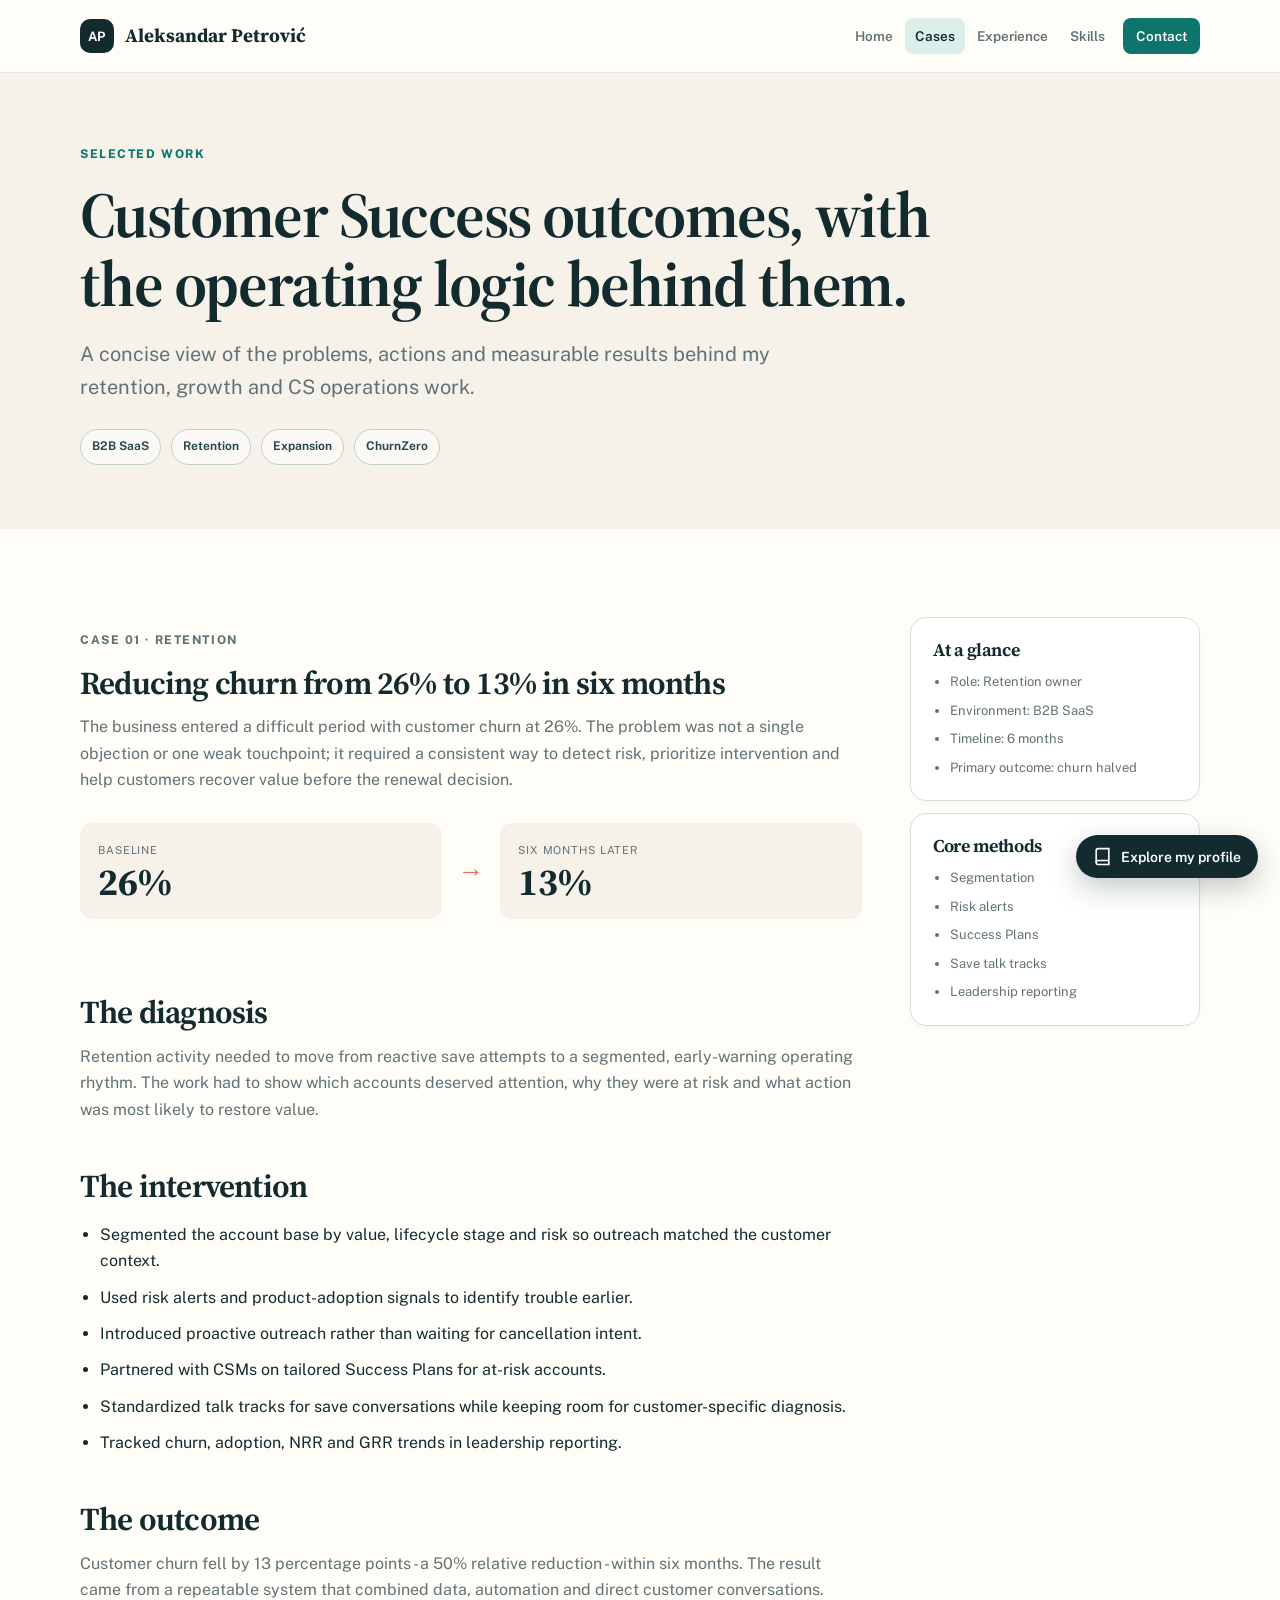
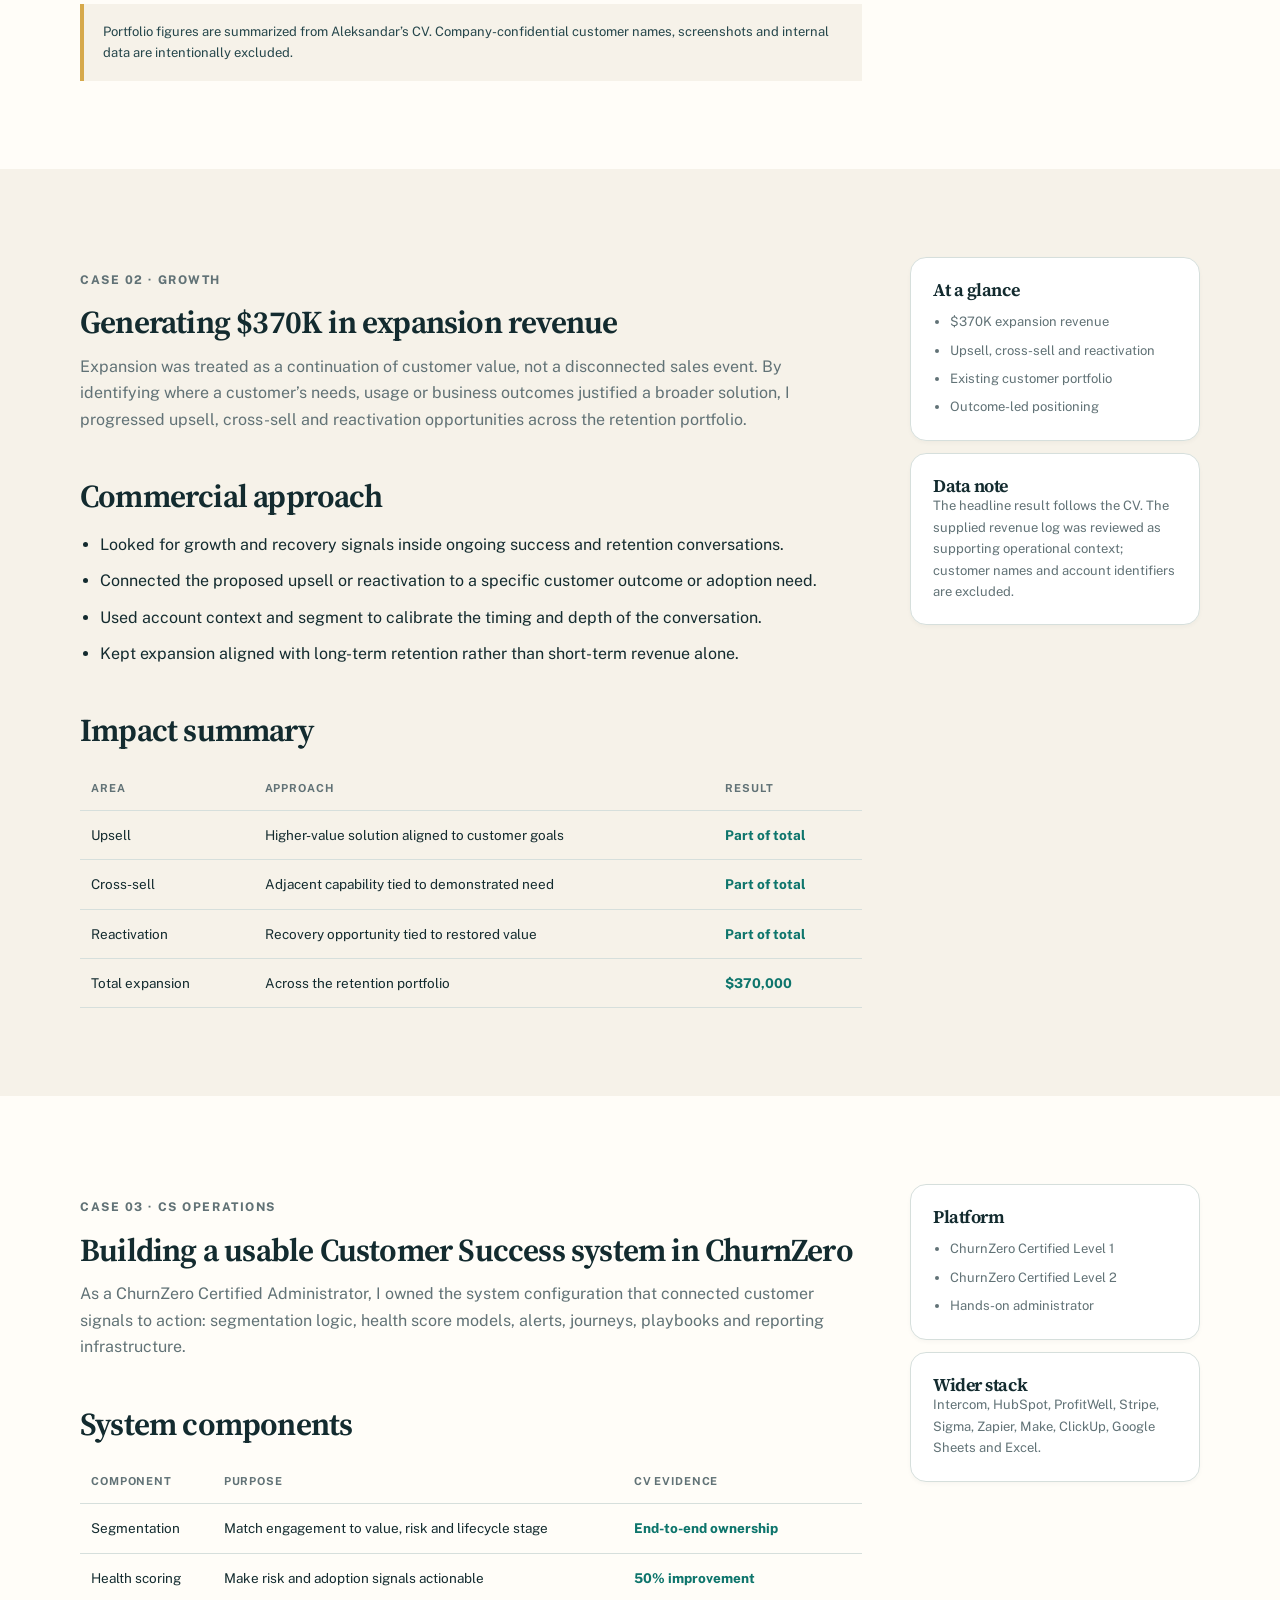
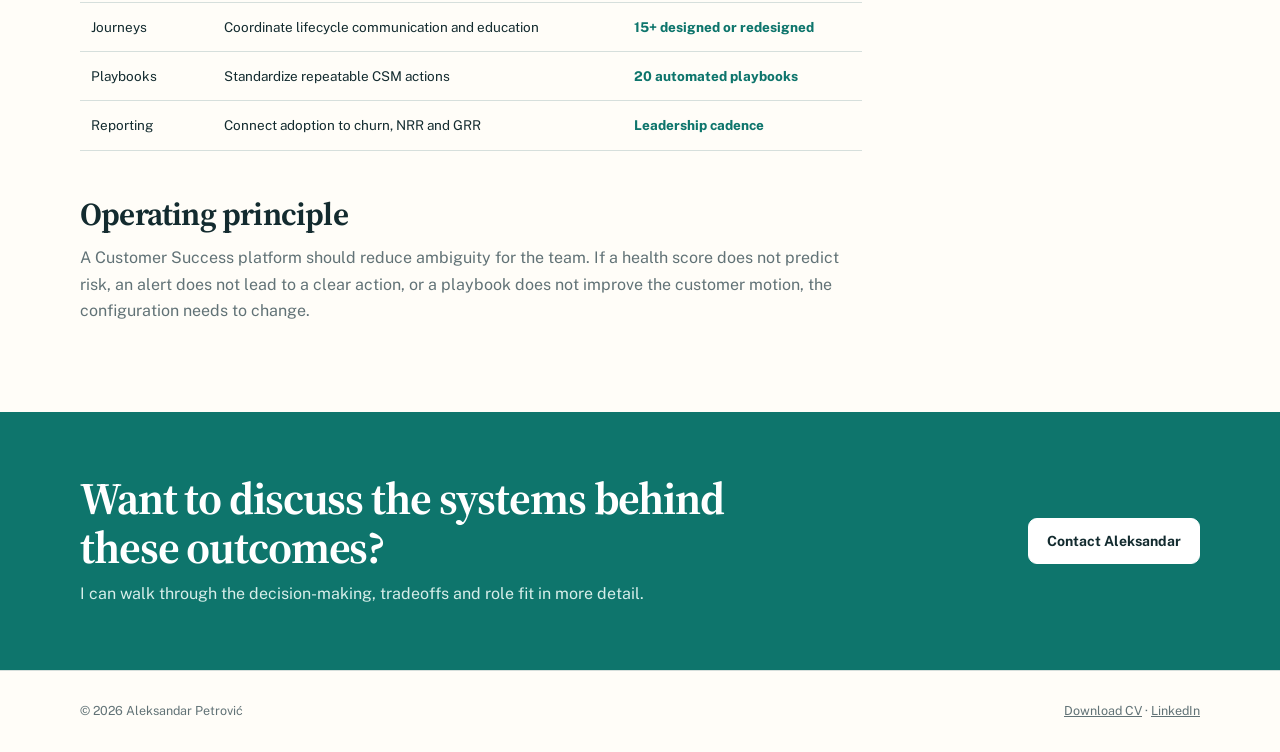
==== case-studies.html @ 530ee9dc "Add files via upload" ====
<!DOCTYPE html>
<html lang="en">
<head>
  <meta charset="utf-8">
  <meta name="viewport" content="width=device-width, initial-scale=1">
  <title>Customer Success Case Studies | Aleksandar Petrović</title>
  <meta name="description" content="Customer Success case studies covering churn reduction, expansion revenue and ChurnZero operations.">
  <meta name="theme-color" content="#132b2f">
  <link rel="canonical" href="https://csmaleksandarpetrovic.github.io/case-studies.html">
  <meta property="og:title" content="Customer Success Case Studies | Aleksandar Petrović">
  <meta property="og:description" content="How churn was reduced from 26% to 13%, expansion reached $370K, and CS operations were scaled in ChurnZero.">
  <meta property="og:type" content="website">
  <meta property="og:url" content="https://csmaleksandarpetrovic.github.io/case-studies.html">
  <meta property="og:image" content="https://csmaleksandarpetrovic.github.io/portrait.jpg">
  <link rel="preconnect" href="https://fonts.googleapis.com">
  <link rel="preconnect" href="https://fonts.gstatic.com" crossorigin>
  <link href="https://fonts.googleapis.com/css2?family=Public+Sans:wght@400;500;600;700&family=Source+Serif+4:opsz,wght@8..60,600;8..60,700&display=swap" rel="stylesheet">
  <link rel="stylesheet" href="styles.css">
</head>
<body>
  <a class="skip-link" href="#main">Skip to content</a>
  <nav class="site-nav" aria-label="Primary navigation">
    <div class="wrap">
      <a class="brand" href="index.html"><span class="brand-mark">AP</span>Aleksandar Petrović</a>
      <div class="navlinks">
        <a href="index.html">Home</a>
        <a href="case-studies.html" aria-current="page">Cases</a>
        <a href="experience.html">Experience</a>
        <a href="skills.html">Skills</a>
        <a class="nav-cta" href="contact.html">Contact</a>
      </div>
    </div>
  </nav>

  <main id="main">
    <header class="page-head">
      <div class="wrap">
        <p class="eyebrow">Selected work</p>
        <h1>Customer Success outcomes, with the operating logic behind them.</h1>
        <p class="lede">A concise view of the problems, actions and measurable results behind my retention, growth and CS operations work.</p>
        <div class="meta-row"><span class="meta-pill">B2B SaaS</span><span class="meta-pill">Retention</span><span class="meta-pill">Expansion</span><span class="meta-pill">ChurnZero</span></div>
      </div>
    </header>

    <section class="section" id="retention">
      <div class="wrap case-layout">
        <div class="case-main">
          <article class="case-block">
            <p class="eyebrow">Case 01 · Retention</p>
            <h2>Reducing churn from 26% to 13% in six months</h2>
            <p>The business entered a difficult period with customer churn at 26%. The problem was not a single objection or one weak touchpoint; it required a consistent way to detect risk, prioritize intervention and help customers recover value before the renewal decision.</p>
            <div class="before-after" role="img" aria-label="Churn reduced from 26 percent to 13 percent">
              <div class="outcome-box"><span>Baseline</span><strong>26%</strong></div>
              <span class="arrow" aria-hidden="true">→</span>
              <div class="outcome-box"><span>Six months later</span><strong>13%</strong></div>
            </div>
          </article>

          <article class="case-block">
            <h2>The diagnosis</h2>
            <p>Retention activity needed to move from reactive save attempts to a segmented, early-warning operating rhythm. The work had to show which accounts deserved attention, why they were at risk and what action was most likely to restore value.</p>
          </article>

          <article class="case-block">
            <h2>The intervention</h2>
            <ul>
              <li>Segmented the account base by value, lifecycle stage and risk so outreach matched the customer context.</li>
              <li>Used risk alerts and product-adoption signals to identify trouble earlier.</li>
              <li>Introduced proactive outreach rather than waiting for cancellation intent.</li>
              <li>Partnered with CSMs on tailored Success Plans for at-risk accounts.</li>
              <li>Standardized talk tracks for save conversations while keeping room for customer-specific diagnosis.</li>
              <li>Tracked churn, adoption, NRR and GRR trends in leadership reporting.</li>
            </ul>
          </article>

          <article class="case-block">
            <h2>The outcome</h2>
            <p>Customer churn fell by 13 percentage points - a 50% relative reduction - within six months. The result came from a repeatable system that combined data, automation and direct customer conversations.</p>
            <div class="proof-note">Portfolio figures are summarized from Aleksandar’s CV. Company-confidential customer names, screenshots and internal data are intentionally excluded.</div>
          </article>
        </div>
        <aside class="case-sidebar" aria-label="Case study summary">
          <div class="card"><h3>At a glance</h3><ul><li>Role: Retention owner</li><li>Environment: B2B SaaS</li><li>Timeline: 6 months</li><li>Primary outcome: churn halved</li></ul></div>
          <div class="card"><h3>Core methods</h3><ul><li>Segmentation</li><li>Risk alerts</li><li>Success Plans</li><li>Save talk tracks</li><li>Leadership reporting</li></ul></div>
        </aside>
      </div>
    </section>

    <section class="section section-soft" id="growth">
      <div class="wrap case-layout">
        <div class="case-main">
          <article class="case-block">
            <p class="eyebrow">Case 02 · Growth</p>
            <h2>Generating $370K in expansion revenue</h2>
            <p>Expansion was treated as a continuation of customer value, not a disconnected sales event. By identifying where a customer’s needs, usage or business outcomes justified a broader solution, I progressed upsell, cross-sell and reactivation opportunities across the retention portfolio.</p>
          </article>
          <article class="case-block">
            <h2>Commercial approach</h2>
            <ul>
              <li>Looked for growth and recovery signals inside ongoing success and retention conversations.</li>
              <li>Connected the proposed upsell or reactivation to a specific customer outcome or adoption need.</li>
              <li>Used account context and segment to calibrate the timing and depth of the conversation.</li>
              <li>Kept expansion aligned with long-term retention rather than short-term revenue alone.</li>
            </ul>
          </article>
          <article class="case-block">
            <h2>Impact summary</h2>
            <table class="impact-table">
              <thead><tr><th scope="col">Area</th><th scope="col">Approach</th><th scope="col">Result</th></tr></thead>
              <tbody>
                <tr><td>Upsell</td><td>Higher-value solution aligned to customer goals</td><td>Part of total</td></tr>
                <tr><td>Cross-sell</td><td>Adjacent capability tied to demonstrated need</td><td>Part of total</td></tr>
                <tr><td>Reactivation</td><td>Recovery opportunity tied to restored value</td><td>Part of total</td></tr>
                <tr><td>Total expansion</td><td>Across the retention portfolio</td><td>$370,000</td></tr>
              </tbody>
            </table>
          </article>
        </div>
        <aside class="case-sidebar" aria-label="Growth case summary">
          <div class="card"><h3>At a glance</h3><ul><li>$370K expansion revenue</li><li>Upsell, cross-sell and reactivation</li><li>Existing customer portfolio</li><li>Outcome-led positioning</li></ul></div>
          <div class="card"><h3>Data note</h3><p>The headline result follows the CV. The supplied revenue log was reviewed as supporting operational context; customer names and account identifiers are excluded.</p></div>
        </aside>
      </div>
    </section>

    <section class="section" id="operations">
      <div class="wrap case-layout">
        <div class="case-main">
          <article class="case-block">
            <p class="eyebrow">Case 03 · CS Operations</p>
            <h2>Building a usable Customer Success system in ChurnZero</h2>
            <p>As a ChurnZero Certified Administrator, I owned the system configuration that connected customer signals to action: segmentation logic, health score models, alerts, journeys, playbooks and reporting infrastructure.</p>
          </article>
          <article class="case-block">
            <h2>System components</h2>
            <table class="impact-table">
              <thead><tr><th scope="col">Component</th><th scope="col">Purpose</th><th scope="col">CV evidence</th></tr></thead>
              <tbody>
                <tr><td>Segmentation</td><td>Match engagement to value, risk and lifecycle stage</td><td>End-to-end ownership</td></tr>
                <tr><td>Health scoring</td><td>Make risk and adoption signals actionable</td><td>50% improvement</td></tr>
                <tr><td>Journeys</td><td>Coordinate lifecycle communication and education</td><td>15+ designed or redesigned</td></tr>
                <tr><td>Playbooks</td><td>Standardize repeatable CSM actions</td><td>20 automated playbooks</td></tr>
                <tr><td>Reporting</td><td>Connect adoption to churn, NRR and GRR</td><td>Leadership cadence</td></tr>
              </tbody>
            </table>
          </article>
          <article class="case-block">
            <h2>Operating principle</h2>
            <p>A Customer Success platform should reduce ambiguity for the team. If a health score does not predict risk, an alert does not lead to a clear action, or a playbook does not improve the customer motion, the configuration needs to change.</p>
          </article>
        </div>
        <aside class="case-sidebar" aria-label="CS Operations case summary">
          <div class="card"><h3>Platform</h3><ul><li>ChurnZero Certified Level 1</li><li>ChurnZero Certified Level 2</li><li>Hands-on administrator</li></ul></div>
          <div class="card"><h3>Wider stack</h3><p>Intercom, HubSpot, ProfitWell, Stripe, Sigma, Zapier, Make, ClickUp, Google Sheets and Excel.</p></div>
        </aside>
      </div>
    </section>

    <section class="cta-band" aria-labelledby="cta-title">
      <div class="wrap cta-inner"><div><h2 id="cta-title">Want to discuss the systems behind these outcomes?</h2><p>I can walk through the decision-making, tradeoffs and role fit in more detail.</p></div><a class="btn light" href="contact.html">Contact Aleksandar</a></div>
    </section>
  </main>

  <footer class="site-footer"><div class="wrap"><span>© 2026 Aleksandar Petrović</span><span><a href="Aleksandar-Petrovic-CV.pdf" download>Download CV</a> · <a href="https://www.linkedin.com/in/aleksandar-petrovic-061552295/" target="_blank" rel="noopener">LinkedIn</a></span></div></footer>
  <script src="chatbot.js" defer></script>
</body>
</html>
---- styles.css ----
:root {
  --ink: #132b2f;
  --ink-soft: #25464b;
  --cream: #f6f2e9;
  --paper: #fffdf8;
  --white: #ffffff;
  --teal: #0e756c;
  --teal-dark: #095a54;
  --teal-pale: #dceee9;
  --coral: #e86f51;
  --gold: #d6a94b;
  --muted: #617276;
  --line: #d6dfdc;
  --shadow: 0 18px 55px rgba(19, 43, 47, 0.11);
  --max: 1120px;
  --serif: "Source Serif 4", Georgia, serif;
  --sans: "Public Sans", -apple-system, BlinkMacSystemFont, "Segoe UI", sans-serif;
}

* { box-sizing: border-box; }
html { scroll-behavior: smooth; }
body {
  margin: 0;
  color: var(--ink);
  background: var(--paper);
  font: 16px/1.65 var(--sans);
  -webkit-font-smoothing: antialiased;
}
img { max-width: 100%; }
a { color: var(--teal); }
a:hover { color: var(--teal-dark); }
h1, h2, h3, h4 {
  margin: 0;
  color: var(--ink);
  font-family: var(--serif);
  font-weight: 650;
  line-height: 1.08;
  letter-spacing: -0.025em;
}
p { margin: 0; }
ul { margin: 0; }
.wrap { width: min(var(--max), calc(100% - 44px)); margin-inline: auto; }
.narrow { max-width: 780px; }
.skip-link {
  position: fixed; left: 14px; top: 14px; z-index: 9999; transform: translateY(-150%);
  background: var(--ink); color: #fff; padding: 10px 14px; border-radius: 8px;
}
.skip-link:focus { transform: none; }
:focus-visible { outline: 3px solid var(--coral); outline-offset: 3px; }
::selection { background: var(--teal-pale); color: var(--ink); }

/* Navigation */
.site-nav {
  position: sticky; top: 0; z-index: 100;
  border-bottom: 1px solid rgba(19, 43, 47, 0.10);
  background: rgba(255, 253, 248, 0.92);
  backdrop-filter: blur(14px);
}
.site-nav .wrap {
  min-height: 72px; display: flex; align-items: center; justify-content: space-between; gap: 24px;
}
.brand {
  color: var(--ink); text-decoration: none; display: inline-flex; align-items: center; gap: 11px;
  font-family: var(--serif); font-size: 19px; font-weight: 700; white-space: nowrap;
}
.brand-mark {
  width: 34px; height: 34px; display: grid; place-items: center; border-radius: 10px;
  color: #fff; background: var(--ink); font: 700 13px/1 var(--sans); letter-spacing: .04em;
}
.navlinks { display: flex; align-items: center; justify-content: flex-end; gap: 2px; flex-wrap: wrap; }
.navlinks a {
  color: var(--muted); text-decoration: none; padding: 7px 10px; border-radius: 8px;
  font-size: 13.5px; font-weight: 600;
}
.navlinks a:hover, .navlinks a[aria-current="page"] { color: var(--ink); background: var(--teal-pale); }
.navlinks .nav-cta { color: #fff; background: var(--teal); margin-left: 6px; padding-inline: 13px; }
.navlinks .nav-cta:hover, .navlinks .nav-cta[aria-current="page"] { color: #fff; background: var(--teal-dark); }

/* Common */
.eyebrow {
  margin-bottom: 15px; color: var(--teal); font-size: 12px; font-weight: 750;
  letter-spacing: .13em; text-transform: uppercase;
}
.eyebrow.light { color: #8ed1c8; }
.lede { color: var(--muted); font-size: clamp(17px, 2vw, 20px); line-height: 1.65; }
.section { padding: 88px 0; }
.section-compact { padding: 64px 0; }
.section-soft { background: var(--cream); }
.section-dark { background: var(--ink); color: #eaf2f0; }
.section-head { max-width: 730px; margin-bottom: 38px; }
.section-head h2 { font-size: clamp(30px, 4vw, 46px); }
.section-head p:not(.eyebrow) { margin-top: 15px; color: var(--muted); font-size: 17px; }
.section-dark .section-head h2 { color: #fff; }
.section-dark .section-head p:not(.eyebrow) { color: #b7cbc8; }
.btn-row { display: flex; flex-wrap: wrap; gap: 11px; margin-top: 28px; }
.btn {
  display: inline-flex; align-items: center; justify-content: center; gap: 8px;
  min-height: 46px; padding: 10px 18px; border: 1px solid var(--teal); border-radius: 9px;
  color: #fff; background: var(--teal); text-decoration: none; font-size: 14px; font-weight: 700;
  transition: transform .16s ease, background .16s ease, border-color .16s ease;
}
.btn:hover { transform: translateY(-1px); color: #fff; background: var(--teal-dark); border-color: var(--teal-dark); }
.btn.secondary { color: var(--ink); background: transparent; border-color: #a8b7b4; }
.btn.secondary:hover { color: var(--ink); background: var(--teal-pale); border-color: var(--teal); }
.btn.light { color: var(--ink); background: #fff; border-color: #fff; }
.btn.light:hover { color: var(--ink); background: var(--teal-pale); }
.text-link { font-weight: 700; text-decoration-thickness: 1px; text-underline-offset: 4px; }
.card {
  background: var(--white); border: 1px solid var(--line); border-radius: 16px;
  box-shadow: 0 2px 4px rgba(19, 43, 47, .03);
}
.mini-label {
  display: inline-block; color: var(--teal); font-size: 11px; font-weight: 750;
  letter-spacing: .08em; text-transform: uppercase;
}

/* Home hero */
.hero { overflow: hidden; padding: 68px 0 74px; background: var(--cream); }
.hero-grid { display: grid; grid-template-columns: minmax(0, 1.45fr) minmax(280px, .7fr); gap: 68px; align-items: center; }
.availability {
  display: inline-flex; align-items: center; gap: 9px; margin-bottom: 22px;
  color: var(--ink-soft); font-size: 13px; font-weight: 650;
}
.availability::before { content: ""; width: 9px; height: 9px; border-radius: 50%; background: var(--coral); box-shadow: 0 0 0 5px rgba(232, 111, 81, .13); }
.hero h1 { max-width: 810px; font-size: clamp(44px, 7vw, 76px); }
.hero h1 span { color: var(--teal); }
.hero .lede { max-width: 690px; margin-top: 24px; }
.hero-proof { display: flex; flex-wrap: wrap; gap: 11px 20px; margin-top: 23px; padding: 0; list-style: none; color: var(--ink-soft); font-size: 13px; font-weight: 650; }
.hero-proof li::before { content: "✓"; margin-right: 7px; color: var(--teal); font-weight: 800; }
.portrait-frame { position: relative; width: min(100%, 350px); justify-self: end; }
.portrait-frame::before {
  content: ""; position: absolute; inset: 14px -14px -14px 14px; border: 2px solid var(--gold); border-radius: 22px;
}
.portrait-frame img {
  position: relative; display: block; width: 100%; aspect-ratio: 4/5; object-fit: cover;
  border-radius: 22px; box-shadow: var(--shadow); filter: saturate(.9);
}
.portrait-note {
  position: absolute; left: -42px; bottom: 28px; z-index: 2; width: 185px;
  padding: 14px 16px; border-radius: 12px; color: #fff; background: var(--ink); box-shadow: var(--shadow);
}
.portrait-note strong { display: block; font-family: var(--serif); font-size: 20px; line-height: 1.1; }
.portrait-note span { display: block; margin-top: 5px; color: #b7cbc8; font-size: 11px; line-height: 1.45; }

/* Metrics */
.metric-grid { display: grid; grid-template-columns: repeat(4, 1fr); gap: 14px; }
.metric { padding: 24px; }
.metric strong { display: block; color: var(--teal); font: 700 clamp(29px, 3.3vw, 40px)/1 var(--serif); letter-spacing: -.04em; }
.metric p { margin-top: 10px; color: var(--muted); font-size: 13.5px; line-height: 1.5; }
.metric small { display: block; margin-top: 11px; color: #81908e; font-size: 10px; text-transform: uppercase; letter-spacing: .08em; }

/* Case studies */
.case-grid { display: grid; grid-template-columns: 1.3fr .7fr; gap: 22px; }
.case-feature { padding: 34px; }
.case-feature h3 { margin-top: 11px; font-size: clamp(26px, 3.2vw, 38px); }
.case-feature > p { margin-top: 14px; color: var(--muted); }
.before-after { display: grid; grid-template-columns: 1fr auto 1fr; align-items: center; gap: 16px; margin: 30px 0; }
.outcome-box { padding: 18px; border-radius: 12px; background: var(--cream); }
.outcome-box span { display: block; color: var(--muted); font-size: 11px; text-transform: uppercase; letter-spacing: .08em; }
.outcome-box strong { display: block; margin-top: 4px; color: var(--ink); font: 700 38px/1 var(--serif); }
.arrow { color: var(--coral); font-size: 26px; font-weight: 800; }
.method-list { display: grid; grid-template-columns: 1fr 1fr; gap: 10px; padding: 0; list-style: none; }
.method-list li { position: relative; padding: 12px 13px 12px 34px; border-radius: 10px; background: var(--teal-pale); font-size: 13px; font-weight: 650; }
.method-list li::before { content: "✓"; position: absolute; left: 13px; color: var(--teal); }
.case-stack { display: grid; gap: 22px; }
.case-small { padding: 27px; }
.case-small h3 { margin: 10px 0 12px; font-size: 24px; }
.case-small p { color: var(--muted); font-size: 14px; }
.case-stat { margin-top: 20px; color: var(--coral); font: 700 32px/1 var(--serif); }

/* Capabilities / recruiter fit */
.cap-grid { display: grid; grid-template-columns: repeat(3, 1fr); gap: 16px; }
.cap { padding: 25px; }
.cap .cap-no { display: block; margin-bottom: 18px; color: var(--coral); font-size: 12px; font-weight: 800; }
.cap h3 { font-size: 21px; }
.cap p { margin-top: 10px; color: var(--muted); font-size: 14px; }
.fit-grid { display: grid; grid-template-columns: repeat(3, 1fr); gap: 15px; }
.fit-card { padding: 24px; border: 1px solid rgba(255,255,255,.16); border-radius: 14px; background: rgba(255,255,255,.05); }
.fit-card h3 { color: #fff; font-size: 22px; }
.fit-card p { margin-top: 11px; color: #b7cbc8; font-size: 14px; }
.fit-card .fit-level { display: block; margin-bottom: 12px; color: #8ed1c8; font-size: 11px; font-weight: 750; letter-spacing: .08em; text-transform: uppercase; }

/* Page heads */
.page-head { padding: 72px 0 64px; background: var(--cream); }
.page-head h1 { max-width: 850px; font-size: clamp(42px, 6vw, 64px); }
.page-head .lede { max-width: 730px; margin-top: 20px; }
.page-head .meta-row { display: flex; flex-wrap: wrap; gap: 10px; margin-top: 25px; }
.not-found { min-height: 75vh; display: grid; align-items: center; }
.meta-pill { padding: 7px 11px; border: 1px solid #bfd0cb; border-radius: 999px; color: var(--ink-soft); font-size: 12px; font-weight: 650; background: rgba(255,255,255,.55); }

/* Experience */
.timeline { position: relative; }
.timeline::before { content: ""; position: absolute; left: 183px; top: 10px; bottom: 10px; width: 1px; background: var(--line); }
.job { display: grid; grid-template-columns: 150px minmax(0, 1fr); gap: 66px; padding: 0 0 52px; }
.job:last-child { padding-bottom: 0; }
.job-date { position: relative; padding-top: 4px; color: var(--muted); font-size: 13px; font-weight: 650; }
.job-date::after {
  content: ""; position: absolute; right: -41px; top: 7px; width: 11px; height: 11px;
  border: 3px solid var(--paper); border-radius: 50%; background: var(--teal); box-shadow: 0 0 0 1px var(--teal);
}
.job-card { padding: 28px 30px; }
.job-card h2 { font-size: 27px; }
.job-org { margin-top: 6px; color: var(--teal); font-size: 13px; font-weight: 750; }
.job-summary { margin-top: 14px; color: var(--muted); }
.job-card ul { display: grid; gap: 8px; margin-top: 18px; padding-left: 20px; }
.job-card li { padding-left: 4px; font-size: 14.5px; }
.job-card li::marker { color: var(--coral); }
.role-progression { display: flex; flex-wrap: wrap; gap: 8px; margin-top: 18px; padding: 0; list-style: none; }
.role-progression li { padding: 6px 9px; border-radius: 7px; color: var(--ink-soft); background: var(--teal-pale); font-size: 11px; font-weight: 700; }

/* Expertise */
.expertise-grid { display: grid; grid-template-columns: repeat(2, 1fr); gap: 18px; }
.expertise-card { padding: 29px; }
.expertise-card h2 { font-size: 26px; }
.tag-list { display: flex; flex-wrap: wrap; gap: 8px; margin-top: 20px; }
.tag { padding: 7px 10px; border-radius: 7px; color: var(--ink-soft); background: var(--cream); font-size: 12px; font-weight: 650; }
.tool-grid { display: grid; grid-template-columns: repeat(3, 1fr); gap: 16px; }
.tool-group { padding: 24px; }
.tool-group h3 { font-size: 20px; }
.tool-group ul { display: grid; gap: 8px; margin-top: 16px; padding: 0; list-style: none; color: var(--muted); font-size: 14px; }
.tool-group li { padding-bottom: 8px; border-bottom: 1px solid var(--line); }
.tool-group li:last-child { padding-bottom: 0; border: 0; }
.cert-grid { display: grid; grid-template-columns: repeat(4, 1fr); gap: 14px; }
.cert { padding: 22px; }
.cert h3 { font-size: 18px; }
.cert p { margin-top: 8px; color: var(--muted); font-size: 13px; }

/* Detailed case study */
.case-layout { display: grid; grid-template-columns: minmax(0, 1fr) 290px; gap: 48px; align-items: start; }
.case-main { display: grid; gap: 46px; }
.case-block h2 { font-size: 32px; }
.case-block p { margin-top: 14px; color: var(--muted); }
.case-block ul { display: grid; gap: 10px; margin-top: 18px; padding-left: 20px; }
.case-sidebar { position: sticky; top: 100px; display: grid; gap: 12px; }
.case-sidebar .card { padding: 22px; }
.case-sidebar h3 { font-size: 18px; }
.case-sidebar p, .case-sidebar li { color: var(--muted); font-size: 13px; }
.case-sidebar ul { display: grid; gap: 7px; margin-top: 12px; padding-left: 17px; }
.proof-note { padding: 17px 19px; border-left: 4px solid var(--gold); background: var(--cream); color: var(--ink-soft); font-size: 13px; }
.impact-table { width: 100%; margin-top: 18px; border-collapse: collapse; }
.impact-table th, .impact-table td { padding: 13px 11px; border-bottom: 1px solid var(--line); text-align: left; vertical-align: top; font-size: 13.5px; }
.impact-table th { color: var(--muted); font-size: 11px; text-transform: uppercase; letter-spacing: .08em; }
.impact-table td:last-child { color: var(--teal); font-weight: 750; }

/* Contact */
.contact-grid { display: grid; grid-template-columns: 1.1fr .9fr; gap: 24px; }
.contact-primary { padding: 38px; background: var(--ink); color: #eaf2f0; border: 0; }
.contact-primary h2 { color: #fff; font-size: 38px; }
.contact-primary > p { margin-top: 14px; color: #b7cbc8; }
.contact-links { display: grid; gap: 10px; margin-top: 28px; }
.contact-link {
  display: flex; justify-content: space-between; gap: 20px; padding: 13px 0;
  border-bottom: 1px solid rgba(255,255,255,.15); color: #fff; text-decoration: none; font-size: 14px;
}
.contact-link:hover { color: #8ed1c8; }
.contact-link span:first-child { color: #8ea5a1; font-size: 12px; }
.contact-side { display: grid; gap: 16px; }
.contact-side .card { padding: 26px; }
.contact-side h3 { font-size: 22px; }
.contact-side p { margin-top: 10px; color: var(--muted); font-size: 14px; }
.check-list { display: grid; gap: 9px; margin-top: 15px; padding: 0; list-style: none; }
.check-list li { position: relative; padding-left: 24px; color: var(--muted); font-size: 13.5px; }
.check-list li::before { content: "✓"; position: absolute; left: 0; color: var(--teal); font-weight: 800; }

/* CTA and footer */
.cta-band { padding: 62px 0; background: var(--teal); }
.cta-inner { display: flex; align-items: center; justify-content: space-between; gap: 30px; }
.cta-inner h2 { max-width: 660px; color: #fff; font-size: clamp(30px, 4vw, 45px); }
.cta-inner p { margin-top: 10px; color: #d7eeea; }
.site-footer { padding: 30px 0; border-top: 1px solid var(--line); }
.site-footer .wrap { display: flex; justify-content: space-between; gap: 18px; flex-wrap: wrap; color: var(--muted); font-size: 12.5px; }
.site-footer a { color: var(--muted); }

@media (max-width: 940px) {
  .hero-grid { grid-template-columns: 1fr 260px; gap: 38px; }
  .metric-grid, .cert-grid { grid-template-columns: repeat(2, 1fr); }
  .case-grid { grid-template-columns: 1fr; }
  .case-stack { grid-template-columns: 1fr 1fr; }
  .fit-grid, .cap-grid, .tool-grid { grid-template-columns: 1fr 1fr; }
  .case-layout { grid-template-columns: 1fr; }
  .case-sidebar { position: static; grid-template-columns: 1fr 1fr; }
}

@media (max-width: 760px) {
  .wrap { width: min(100% - 30px, var(--max)); }
  .site-nav .wrap { min-height: 64px; align-items: flex-start; padding: 11px 0; flex-direction: column; gap: 8px; }
  .navlinks { width: 100%; justify-content: flex-start; overflow-x: auto; flex-wrap: nowrap; padding-bottom: 2px; }
  .navlinks a { flex: 0 0 auto; }
  .navlinks .nav-cta { margin-left: 2px; }
  .hero { padding: 44px 0 60px; }
  .hero-grid { grid-template-columns: 1fr; }
  .portrait-frame { justify-self: start; width: min(85%, 320px); margin-left: 24px; }
  .portrait-note { left: -24px; }
  .section { padding: 66px 0; }
  .page-head { padding: 54px 0; }
  .cap-grid, .fit-grid, .expertise-grid, .tool-grid, .contact-grid { grid-template-columns: 1fr; }
  .timeline::before { left: 6px; }
  .job { grid-template-columns: 1fr; gap: 11px; padding-left: 30px; }
  .job-date::after { left: -29px; right: auto; top: 7px; }
  .case-sidebar { grid-template-columns: 1fr; }
  .cta-inner { align-items: flex-start; flex-direction: column; }
}

@media (max-width: 520px) {
  .brand { font-size: 17px; }
  .brand-mark { width: 31px; height: 31px; }
  .hero h1 { font-size: 42px; }
  .metric-grid, .cert-grid, .case-stack { grid-template-columns: 1fr; }
  .metric, .case-feature, .case-small, .job-card, .expertise-card, .contact-primary { padding: 23px; }
  .before-after { grid-template-columns: 1fr; }
  .arrow { transform: rotate(90deg); justify-self: center; }
  .method-list { grid-template-columns: 1fr; }
  .portrait-note { width: 165px; }
  .contact-link { flex-direction: column; gap: 3px; }
}

@media (prefers-reduced-motion: reduce) {
  html { scroll-behavior: auto; }
  *, *::before, *::after { transition-duration: .01ms !important; animation-duration: .01ms !important; }
}
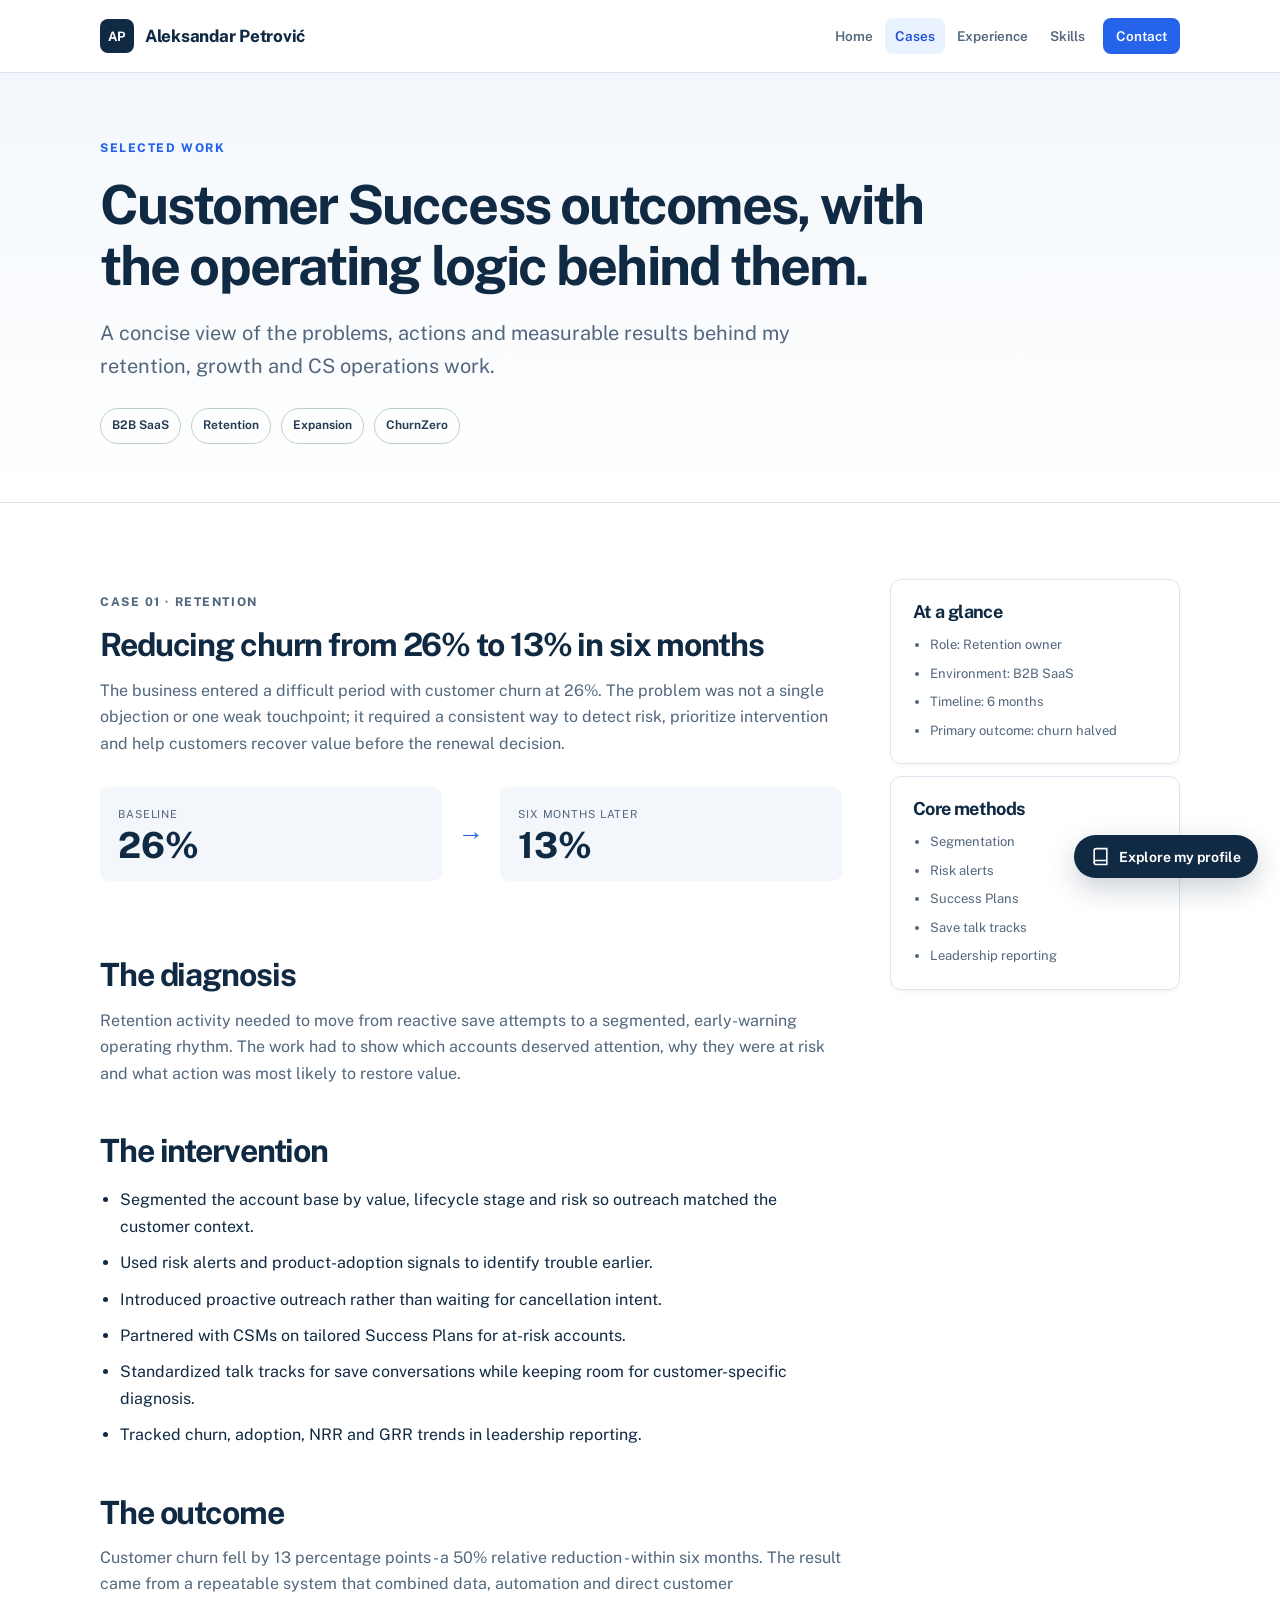
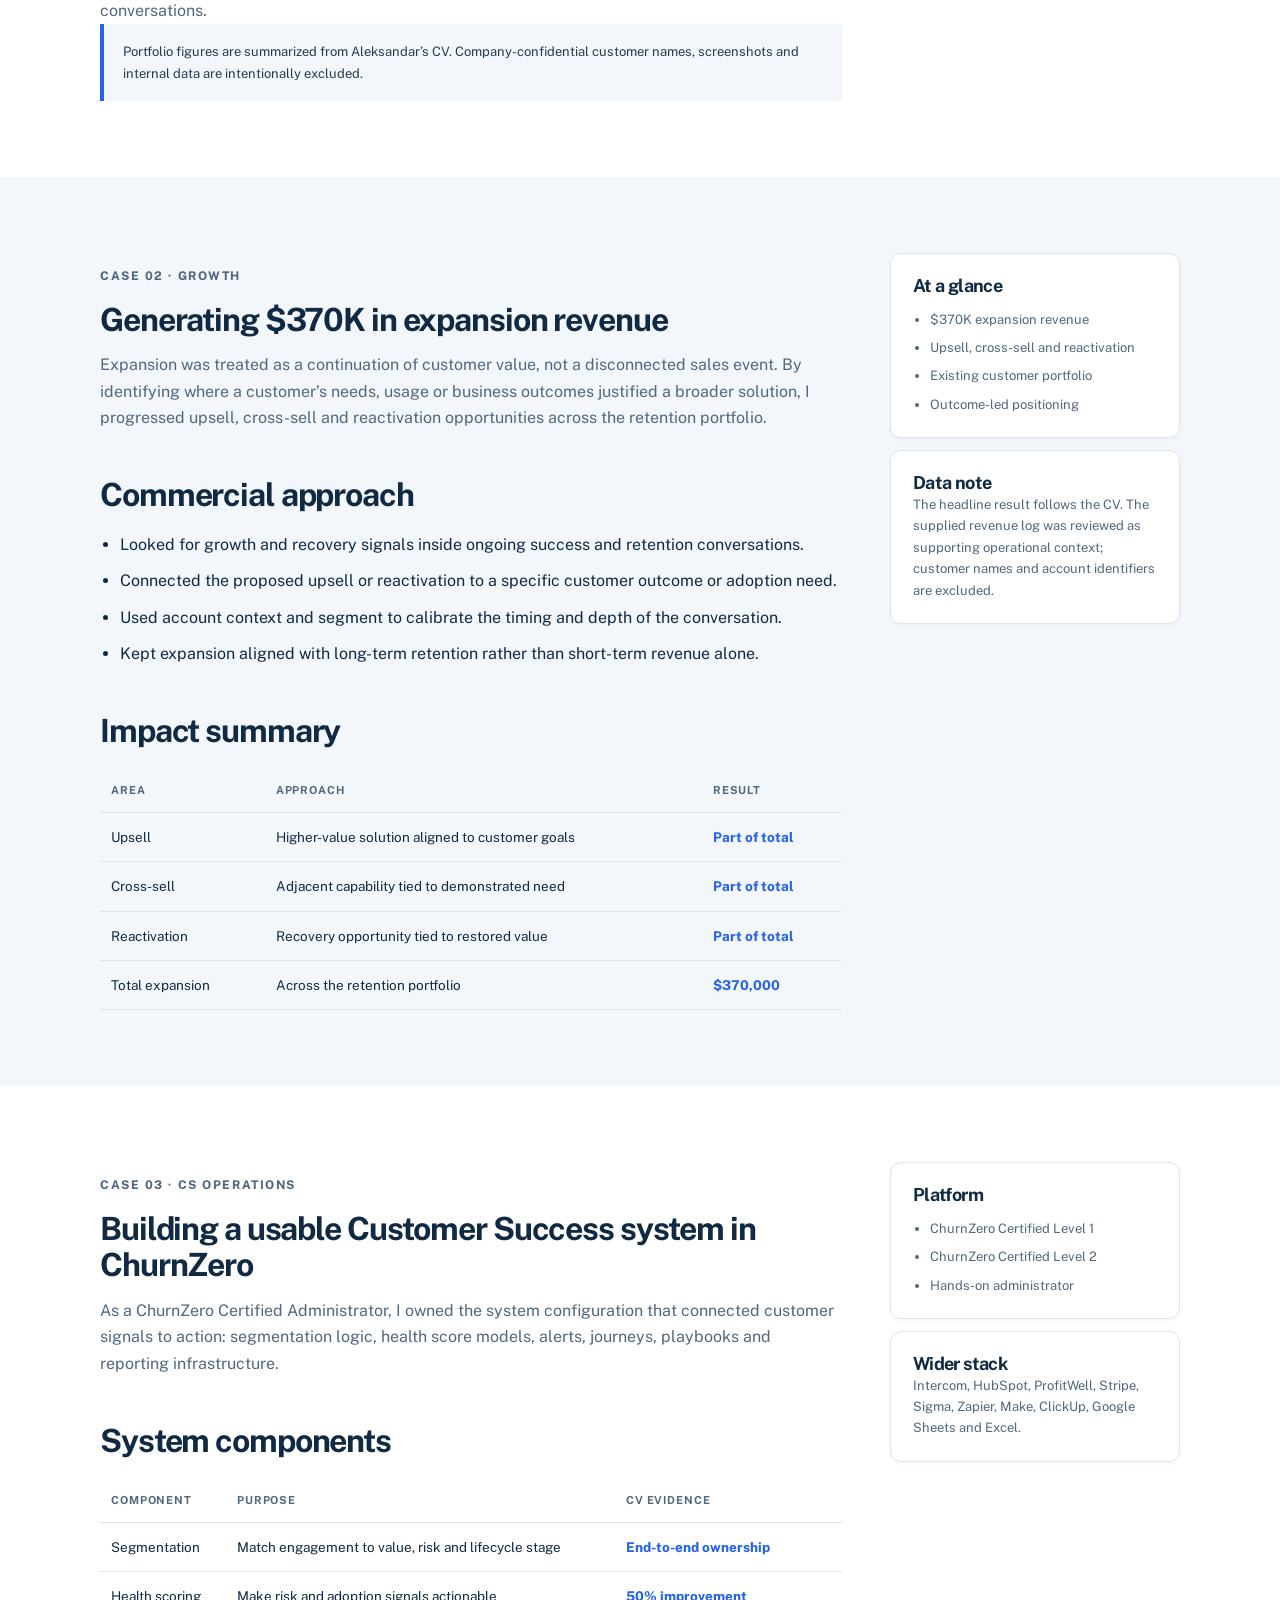
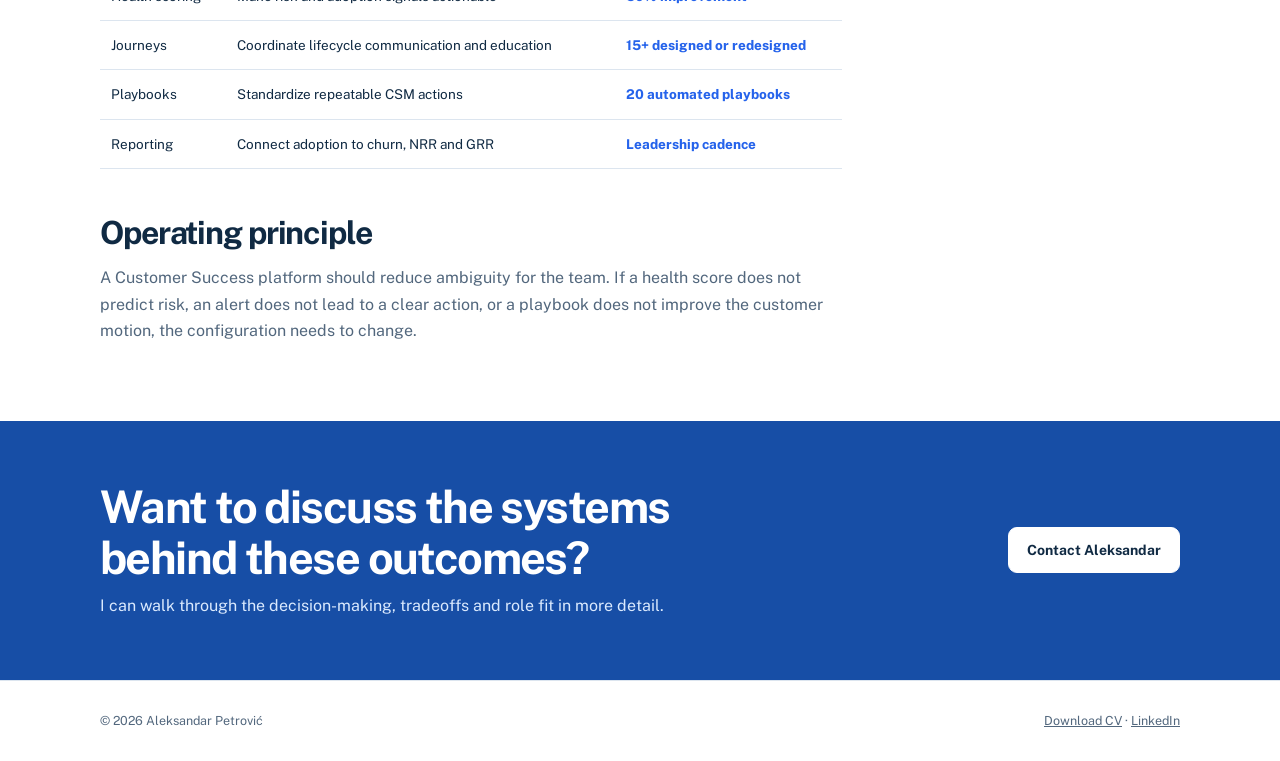
==== commit 45348906: "Add files via upload" ====
--- a/case-studies.html
+++ b/case-studies.html
@@ -5,7 +5,7 @@
   <meta name="viewport" content="width=device-width, initial-scale=1">
   <title>Customer Success Case Studies | Aleksandar Petrović</title>
   <meta name="description" content="Customer Success case studies covering churn reduction, expansion revenue and ChurnZero operations.">
-  <meta name="theme-color" content="#132b2f">
+  <meta name="theme-color" content="#102a43">
   <link rel="canonical" href="https://csmaleksandarpetrovic.github.io/case-studies.html">
   <meta property="og:title" content="Customer Success Case Studies | Aleksandar Petrović">
   <meta property="og:description" content="How churn was reduced from 26% to 13%, expansion reached $370K, and CS operations were scaled in ChurnZero.">
--- a/styles.css
+++ b/styles.css
@@ -1,19 +1,19 @@
 :root {
-  --ink: #132b2f;
-  --ink-soft: #25464b;
-  --cream: #f6f2e9;
-  --paper: #fffdf8;
+  --ink: #102a43;
+  --ink-soft: #243b53;
+  --cream: #f3f7fc;
+  --paper: #ffffff;
   --white: #ffffff;
-  --teal: #0e756c;
-  --teal-dark: #095a54;
-  --teal-pale: #dceee9;
-  --coral: #e86f51;
-  --gold: #d6a94b;
-  --muted: #617276;
-  --line: #d6dfdc;
-  --shadow: 0 18px 55px rgba(19, 43, 47, 0.11);
-  --max: 1120px;
-  --serif: "Source Serif 4", Georgia, serif;
+  --teal: #2563eb;
+  --teal-dark: #1d4ed8;
+  --teal-pale: #eaf2ff;
+  --coral: #3b82f6;
+  --gold: #8db7ea;
+  --muted: #52677d;
+  --line: #dce5ef;
+  --shadow: 0 16px 40px rgba(16, 42, 67, 0.10);
+  --max: 1080px;
+  --serif: "Public Sans", -apple-system, BlinkMacSystemFont, "Segoe UI", sans-serif;
   --sans: "Public Sans", -apple-system, BlinkMacSystemFont, "Segoe UI", sans-serif;
 }
 
@@ -33,9 +33,9 @@
   margin: 0;
   color: var(--ink);
   font-family: var(--serif);
-  font-weight: 650;
-  line-height: 1.08;
-  letter-spacing: -0.025em;
+  font-weight: 700;
+  line-height: 1.14;
+  letter-spacing: -0.035em;
 }
 p { margin: 0; }
 ul { margin: 0; }
@@ -46,25 +46,25 @@
   background: var(--ink); color: #fff; padding: 10px 14px; border-radius: 8px;
 }
 .skip-link:focus { transform: none; }
-:focus-visible { outline: 3px solid var(--coral); outline-offset: 3px; }
+:focus-visible { outline: 3px solid #60a5fa; outline-offset: 3px; }
 ::selection { background: var(--teal-pale); color: var(--ink); }
 
 /* Navigation */
 .site-nav {
   position: sticky; top: 0; z-index: 100;
-  border-bottom: 1px solid rgba(19, 43, 47, 0.10);
-  background: rgba(255, 253, 248, 0.92);
-  backdrop-filter: blur(14px);
+  border-bottom: 1px solid var(--line);
+  background: rgba(255, 255, 255, 0.95);
+  backdrop-filter: blur(10px);
 }
 .site-nav .wrap {
   min-height: 72px; display: flex; align-items: center; justify-content: space-between; gap: 24px;
 }
 .brand {
   color: var(--ink); text-decoration: none; display: inline-flex; align-items: center; gap: 11px;
-  font-family: var(--serif); font-size: 19px; font-weight: 700; white-space: nowrap;
+  font-family: var(--sans); font-size: 17px; font-weight: 750; letter-spacing: -.015em; white-space: nowrap;
 }
 .brand-mark {
-  width: 34px; height: 34px; display: grid; place-items: center; border-radius: 10px;
+  width: 34px; height: 34px; display: grid; place-items: center; border-radius: 8px;
   color: #fff; background: var(--ink); font: 700 13px/1 var(--sans); letter-spacing: .04em;
 }
 .navlinks { display: flex; align-items: center; justify-content: flex-end; gap: 2px; flex-wrap: wrap; }
@@ -72,7 +72,7 @@
   color: var(--muted); text-decoration: none; padding: 7px 10px; border-radius: 8px;
   font-size: 13.5px; font-weight: 600;
 }
-.navlinks a:hover, .navlinks a[aria-current="page"] { color: var(--ink); background: var(--teal-pale); }
+.navlinks a:hover, .navlinks a[aria-current="page"] { color: var(--teal-dark); background: var(--teal-pale); }
 .navlinks .nav-cta { color: #fff; background: var(--teal); margin-left: 6px; padding-inline: 13px; }
 .navlinks .nav-cta:hover, .navlinks .nav-cta[aria-current="page"] { color: #fff; background: var(--teal-dark); }
 
@@ -81,17 +81,17 @@
   margin-bottom: 15px; color: var(--teal); font-size: 12px; font-weight: 750;
   letter-spacing: .13em; text-transform: uppercase;
 }
-.eyebrow.light { color: #8ed1c8; }
+.eyebrow.light { color: #93c5fd; }
 .lede { color: var(--muted); font-size: clamp(17px, 2vw, 20px); line-height: 1.65; }
-.section { padding: 88px 0; }
-.section-compact { padding: 64px 0; }
+.section { padding: 76px 0; }
+.section-compact { padding: 58px 0; }
 .section-soft { background: var(--cream); }
-.section-dark { background: var(--ink); color: #eaf2f0; }
+.section-dark { background: #0b1f33; color: #e8f0f8; }
 .section-head { max-width: 730px; margin-bottom: 38px; }
-.section-head h2 { font-size: clamp(30px, 4vw, 46px); }
+.section-head h2 { font-size: clamp(28px, 3.4vw, 40px); }
 .section-head p:not(.eyebrow) { margin-top: 15px; color: var(--muted); font-size: 17px; }
 .section-dark .section-head h2 { color: #fff; }
-.section-dark .section-head p:not(.eyebrow) { color: #b7cbc8; }
+.section-dark .section-head p:not(.eyebrow) { color: #b8c7d9; }
 .btn-row { display: flex; flex-wrap: wrap; gap: 11px; margin-top: 28px; }
 .btn {
   display: inline-flex; align-items: center; justify-content: center; gap: 8px;
@@ -106,8 +106,8 @@
 .btn.light:hover { color: var(--ink); background: var(--teal-pale); }
 .text-link { font-weight: 700; text-decoration-thickness: 1px; text-underline-offset: 4px; }
 .card {
-  background: var(--white); border: 1px solid var(--line); border-radius: 16px;
-  box-shadow: 0 2px 4px rgba(19, 43, 47, .03);
+  background: var(--white); border: 1px solid var(--line); border-radius: 11px;
+  box-shadow: 0 2px 5px rgba(16, 42, 67, .035);
 }
 .mini-label {
   display: inline-block; color: var(--teal); font-size: 11px; font-weight: 750;
@@ -115,74 +115,78 @@
 }
 
 /* Home hero */
-.hero { overflow: hidden; padding: 68px 0 74px; background: var(--cream); }
-.hero-grid { display: grid; grid-template-columns: minmax(0, 1.45fr) minmax(280px, .7fr); gap: 68px; align-items: center; }
+.hero {
+  overflow: hidden; padding: 72px 0 76px;
+  background: linear-gradient(180deg, #f5f8fc 0%, #ffffff 88%);
+  border-bottom: 1px solid var(--line);
+}
+.hero-grid { display: grid; grid-template-columns: minmax(0, 1.6fr) minmax(230px, .55fr); gap: 72px; align-items: center; }
 .availability {
   display: inline-flex; align-items: center; gap: 9px; margin-bottom: 22px;
   color: var(--ink-soft); font-size: 13px; font-weight: 650;
 }
-.availability::before { content: ""; width: 9px; height: 9px; border-radius: 50%; background: var(--coral); box-shadow: 0 0 0 5px rgba(232, 111, 81, .13); }
-.hero h1 { max-width: 810px; font-size: clamp(44px, 7vw, 76px); }
+.availability::before { content: ""; width: 8px; height: 8px; border-radius: 50%; background: #22c55e; box-shadow: 0 0 0 4px rgba(34, 197, 94, .12); }
+.hero h1 { max-width: 760px; font-size: clamp(42px, 5.8vw, 64px); }
 .hero h1 span { color: var(--teal); }
 .hero .lede { max-width: 690px; margin-top: 24px; }
 .hero-proof { display: flex; flex-wrap: wrap; gap: 11px 20px; margin-top: 23px; padding: 0; list-style: none; color: var(--ink-soft); font-size: 13px; font-weight: 650; }
 .hero-proof li::before { content: "✓"; margin-right: 7px; color: var(--teal); font-weight: 800; }
-.portrait-frame { position: relative; width: min(100%, 350px); justify-self: end; }
+.portrait-frame { position: relative; width: min(100%, 285px); justify-self: end; }
 .portrait-frame::before {
-  content: ""; position: absolute; inset: 14px -14px -14px 14px; border: 2px solid var(--gold); border-radius: 22px;
+  content: ""; position: absolute; inset: 9px -9px -9px 9px; border: 1px solid #b7cbe4; border-radius: 14px;
 }
 .portrait-frame img {
   position: relative; display: block; width: 100%; aspect-ratio: 4/5; object-fit: cover;
-  border-radius: 22px; box-shadow: var(--shadow); filter: saturate(.9);
+  border-radius: 14px; border: 1px solid #d5e0ec; box-shadow: 0 16px 36px rgba(16,42,67,.13); filter: saturate(.82) contrast(.98);
 }
 .portrait-note {
-  position: absolute; left: -42px; bottom: 28px; z-index: 2; width: 185px;
-  padding: 14px 16px; border-radius: 12px; color: #fff; background: var(--ink); box-shadow: var(--shadow);
-}
-.portrait-note strong { display: block; font-family: var(--serif); font-size: 20px; line-height: 1.1; }
-.portrait-note span { display: block; margin-top: 5px; color: #b7cbc8; font-size: 11px; line-height: 1.45; }
+  position: absolute; left: -38px; bottom: 22px; z-index: 2; width: 175px;
+  padding: 13px 15px; border-radius: 9px; color: #fff; background: #102a43; box-shadow: 0 10px 25px rgba(16,42,67,.2);
+}
+.portrait-note strong { display: block; font-family: var(--sans); font-size: 16px; line-height: 1.2; }
+.portrait-note span { display: block; margin-top: 5px; color: #c6d4e4; font-size: 10.5px; line-height: 1.45; }
 
 /* Metrics */
 .metric-grid { display: grid; grid-template-columns: repeat(4, 1fr); gap: 14px; }
-.metric { padding: 24px; }
-.metric strong { display: block; color: var(--teal); font: 700 clamp(29px, 3.3vw, 40px)/1 var(--serif); letter-spacing: -.04em; }
+.metric { padding: 22px; border-top: 3px solid var(--teal); }
+.metric strong { display: block; color: var(--ink); font: 750 clamp(28px, 3vw, 36px)/1 var(--sans); letter-spacing: -.045em; }
 .metric p { margin-top: 10px; color: var(--muted); font-size: 13.5px; line-height: 1.5; }
 .metric small { display: block; margin-top: 11px; color: #81908e; font-size: 10px; text-transform: uppercase; letter-spacing: .08em; }
 
 /* Case studies */
 .case-grid { display: grid; grid-template-columns: 1.3fr .7fr; gap: 22px; }
-.case-feature { padding: 34px; }
+.case-feature { padding: 32px; }
 .case-feature h3 { margin-top: 11px; font-size: clamp(26px, 3.2vw, 38px); }
 .case-feature > p { margin-top: 14px; color: var(--muted); }
 .before-after { display: grid; grid-template-columns: 1fr auto 1fr; align-items: center; gap: 16px; margin: 30px 0; }
-.outcome-box { padding: 18px; border-radius: 12px; background: var(--cream); }
+.outcome-box { padding: 18px; border-radius: 9px; background: var(--cream); }
 .outcome-box span { display: block; color: var(--muted); font-size: 11px; text-transform: uppercase; letter-spacing: .08em; }
-.outcome-box strong { display: block; margin-top: 4px; color: var(--ink); font: 700 38px/1 var(--serif); }
-.arrow { color: var(--coral); font-size: 26px; font-weight: 800; }
+.outcome-box strong { display: block; margin-top: 4px; color: var(--ink); font: 750 36px/1 var(--sans); }
+.arrow { color: var(--teal); font-size: 26px; font-weight: 800; }
 .method-list { display: grid; grid-template-columns: 1fr 1fr; gap: 10px; padding: 0; list-style: none; }
-.method-list li { position: relative; padding: 12px 13px 12px 34px; border-radius: 10px; background: var(--teal-pale); font-size: 13px; font-weight: 650; }
+.method-list li { position: relative; padding: 12px 13px 12px 34px; border-radius: 8px; background: var(--teal-pale); font-size: 13px; font-weight: 650; }
 .method-list li::before { content: "✓"; position: absolute; left: 13px; color: var(--teal); }
 .case-stack { display: grid; gap: 22px; }
 .case-small { padding: 27px; }
 .case-small h3 { margin: 10px 0 12px; font-size: 24px; }
 .case-small p { color: var(--muted); font-size: 14px; }
-.case-stat { margin-top: 20px; color: var(--coral); font: 700 32px/1 var(--serif); }
+.case-stat { margin-top: 20px; color: var(--teal); font: 750 30px/1 var(--sans); }
 
 /* Capabilities / recruiter fit */
 .cap-grid { display: grid; grid-template-columns: repeat(3, 1fr); gap: 16px; }
 .cap { padding: 25px; }
-.cap .cap-no { display: block; margin-bottom: 18px; color: var(--coral); font-size: 12px; font-weight: 800; }
+.cap .cap-no { display: block; margin-bottom: 18px; color: var(--teal); font-size: 12px; font-weight: 800; }
 .cap h3 { font-size: 21px; }
 .cap p { margin-top: 10px; color: var(--muted); font-size: 14px; }
 .fit-grid { display: grid; grid-template-columns: repeat(3, 1fr); gap: 15px; }
-.fit-card { padding: 24px; border: 1px solid rgba(255,255,255,.16); border-radius: 14px; background: rgba(255,255,255,.05); }
+.fit-card { padding: 24px; border: 1px solid rgba(255,255,255,.14); border-radius: 10px; background: rgba(255,255,255,.045); }
 .fit-card h3 { color: #fff; font-size: 22px; }
-.fit-card p { margin-top: 11px; color: #b7cbc8; font-size: 14px; }
-.fit-card .fit-level { display: block; margin-bottom: 12px; color: #8ed1c8; font-size: 11px; font-weight: 750; letter-spacing: .08em; text-transform: uppercase; }
+.fit-card p { margin-top: 11px; color: #b8c7d9; font-size: 14px; }
+.fit-card .fit-level { display: block; margin-bottom: 12px; color: #93c5fd; font-size: 11px; font-weight: 750; letter-spacing: .08em; text-transform: uppercase; }
 
 /* Page heads */
-.page-head { padding: 72px 0 64px; background: var(--cream); }
-.page-head h1 { max-width: 850px; font-size: clamp(42px, 6vw, 64px); }
+.page-head { padding: 66px 0 58px; background: linear-gradient(180deg, #f3f7fc, #ffffff); border-bottom: 1px solid var(--line); }
+.page-head h1 { max-width: 850px; font-size: clamp(38px, 5vw, 54px); }
 .page-head .lede { max-width: 730px; margin-top: 20px; }
 .page-head .meta-row { display: flex; flex-wrap: wrap; gap: 10px; margin-top: 25px; }
 .not-found { min-height: 75vh; display: grid; align-items: center; }
@@ -204,7 +208,7 @@
 .job-summary { margin-top: 14px; color: var(--muted); }
 .job-card ul { display: grid; gap: 8px; margin-top: 18px; padding-left: 20px; }
 .job-card li { padding-left: 4px; font-size: 14.5px; }
-.job-card li::marker { color: var(--coral); }
+.job-card li::marker { color: var(--teal); }
 .role-progression { display: flex; flex-wrap: wrap; gap: 8px; margin-top: 18px; padding: 0; list-style: none; }
 .role-progression li { padding: 6px 9px; border-radius: 7px; color: var(--ink-soft); background: var(--teal-pale); font-size: 11px; font-weight: 700; }
 
@@ -213,7 +217,7 @@
 .expertise-card { padding: 29px; }
 .expertise-card h2 { font-size: 26px; }
 .tag-list { display: flex; flex-wrap: wrap; gap: 8px; margin-top: 20px; }
-.tag { padding: 7px 10px; border-radius: 7px; color: var(--ink-soft); background: var(--cream); font-size: 12px; font-weight: 650; }
+.tag { padding: 7px 10px; border: 1px solid #d6e3f2; border-radius: 7px; color: var(--ink-soft); background: #f5f8fc; font-size: 12px; font-weight: 650; }
 .tool-grid { display: grid; grid-template-columns: repeat(3, 1fr); gap: 16px; }
 .tool-group { padding: 24px; }
 .tool-group h3 { font-size: 20px; }
@@ -236,7 +240,7 @@
 .case-sidebar h3 { font-size: 18px; }
 .case-sidebar p, .case-sidebar li { color: var(--muted); font-size: 13px; }
 .case-sidebar ul { display: grid; gap: 7px; margin-top: 12px; padding-left: 17px; }
-.proof-note { padding: 17px 19px; border-left: 4px solid var(--gold); background: var(--cream); color: var(--ink-soft); font-size: 13px; }
+.proof-note { padding: 17px 19px; border-left: 4px solid var(--teal); background: var(--cream); color: var(--ink-soft); font-size: 13px; }
 .impact-table { width: 100%; margin-top: 18px; border-collapse: collapse; }
 .impact-table th, .impact-table td { padding: 13px 11px; border-bottom: 1px solid var(--line); text-align: left; vertical-align: top; font-size: 13.5px; }
 .impact-table th { color: var(--muted); font-size: 11px; text-transform: uppercase; letter-spacing: .08em; }
@@ -244,15 +248,15 @@
 
 /* Contact */
 .contact-grid { display: grid; grid-template-columns: 1.1fr .9fr; gap: 24px; }
-.contact-primary { padding: 38px; background: var(--ink); color: #eaf2f0; border: 0; }
+.contact-primary { padding: 38px; background: #0b1f33; color: #e8f0f8; border: 0; }
 .contact-primary h2 { color: #fff; font-size: 38px; }
-.contact-primary > p { margin-top: 14px; color: #b7cbc8; }
+.contact-primary > p { margin-top: 14px; color: #b8c7d9; }
 .contact-links { display: grid; gap: 10px; margin-top: 28px; }
 .contact-link {
   display: flex; justify-content: space-between; gap: 20px; padding: 13px 0;
   border-bottom: 1px solid rgba(255,255,255,.15); color: #fff; text-decoration: none; font-size: 14px;
 }
-.contact-link:hover { color: #8ed1c8; }
+.contact-link:hover { color: #93c5fd; }
 .contact-link span:first-child { color: #8ea5a1; font-size: 12px; }
 .contact-side { display: grid; gap: 16px; }
 .contact-side .card { padding: 26px; }
@@ -263,16 +267,16 @@
 .check-list li::before { content: "✓"; position: absolute; left: 0; color: var(--teal); font-weight: 800; }
 
 /* CTA and footer */
-.cta-band { padding: 62px 0; background: var(--teal); }
+.cta-band { padding: 60px 0; background: #174ea6; }
 .cta-inner { display: flex; align-items: center; justify-content: space-between; gap: 30px; }
 .cta-inner h2 { max-width: 660px; color: #fff; font-size: clamp(30px, 4vw, 45px); }
-.cta-inner p { margin-top: 10px; color: #d7eeea; }
+.cta-inner p { margin-top: 10px; color: #dbeafe; }
 .site-footer { padding: 30px 0; border-top: 1px solid var(--line); }
 .site-footer .wrap { display: flex; justify-content: space-between; gap: 18px; flex-wrap: wrap; color: var(--muted); font-size: 12.5px; }
 .site-footer a { color: var(--muted); }
 
 @media (max-width: 940px) {
-  .hero-grid { grid-template-columns: 1fr 260px; gap: 38px; }
+  .hero-grid { grid-template-columns: 1fr 235px; gap: 42px; }
   .metric-grid, .cert-grid { grid-template-columns: repeat(2, 1fr); }
   .case-grid { grid-template-columns: 1fr; }
   .case-stack { grid-template-columns: 1fr 1fr; }
@@ -289,7 +293,7 @@
   .navlinks .nav-cta { margin-left: 2px; }
   .hero { padding: 44px 0 60px; }
   .hero-grid { grid-template-columns: 1fr; }
-  .portrait-frame { justify-self: start; width: min(85%, 320px); margin-left: 24px; }
+  .portrait-frame { justify-self: start; width: min(72%, 270px); margin-left: 24px; }
   .portrait-note { left: -24px; }
   .section { padding: 66px 0; }
   .page-head { padding: 54px 0; }
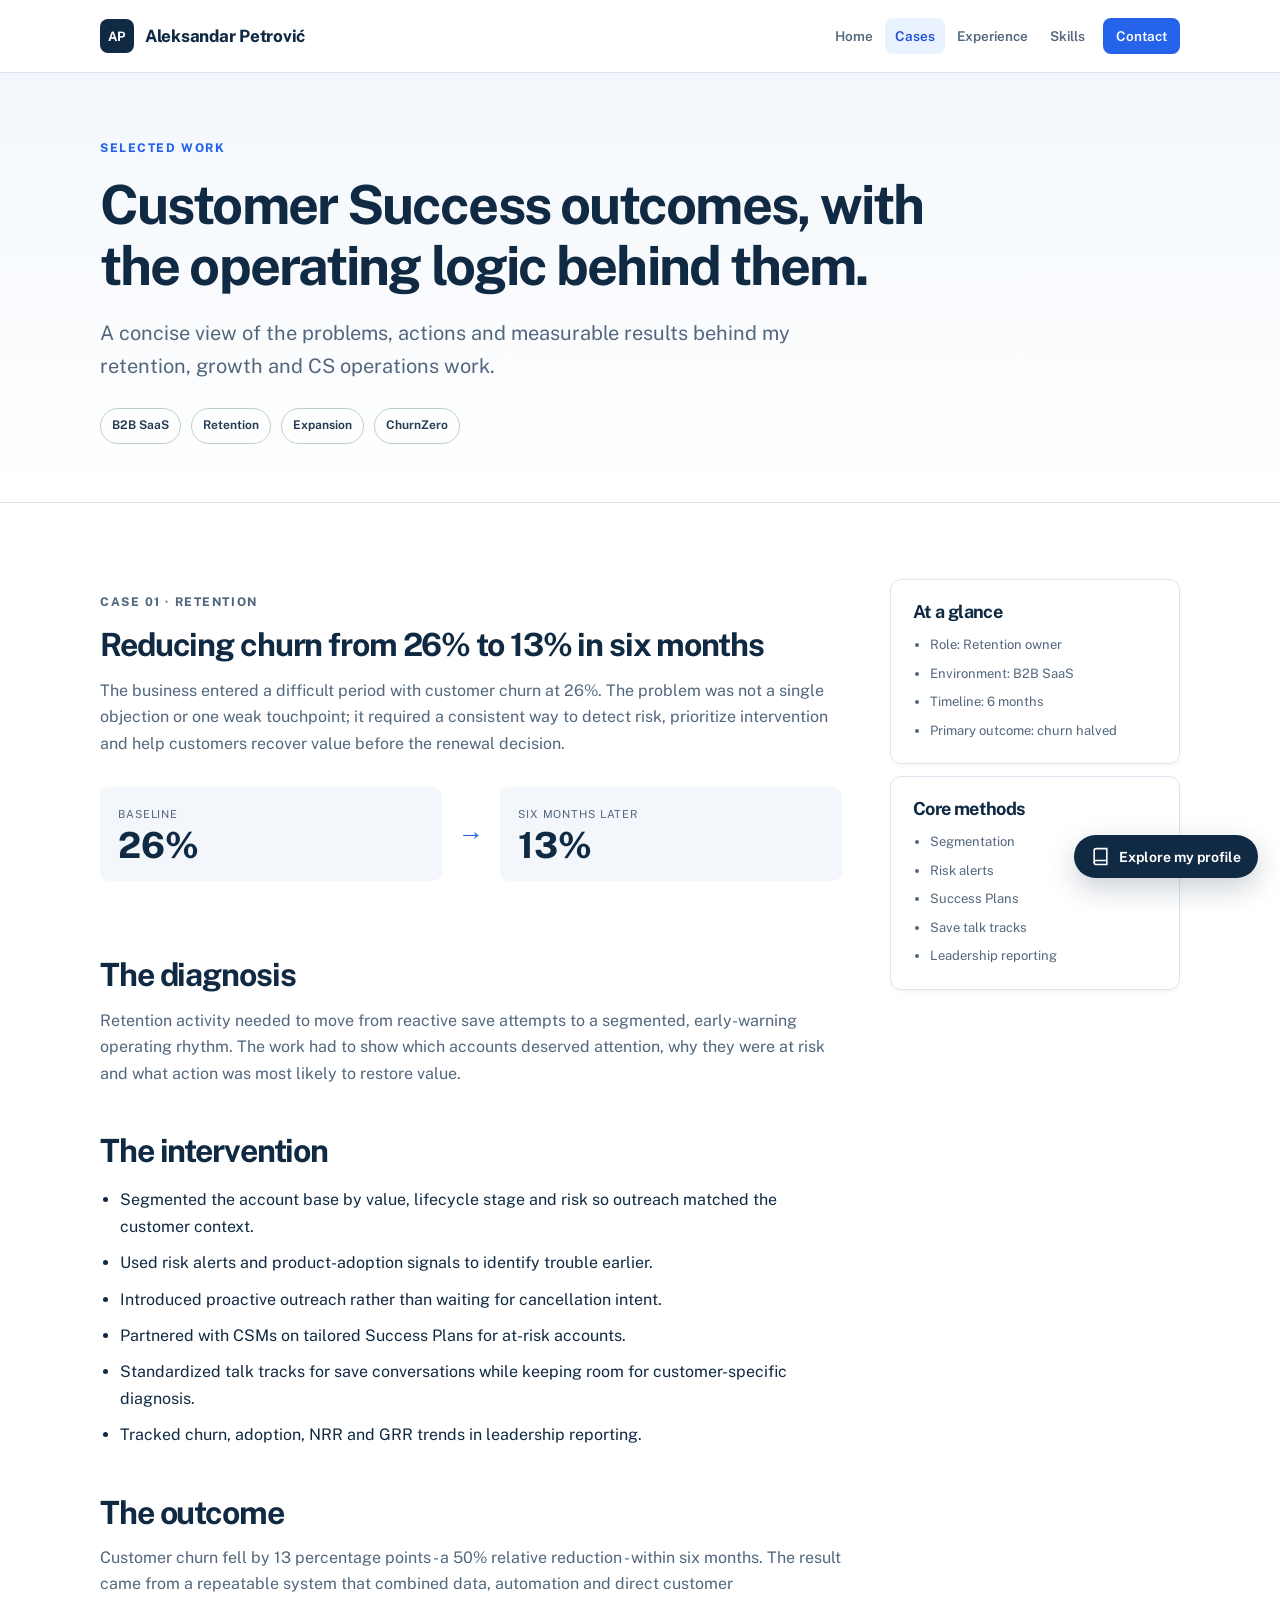
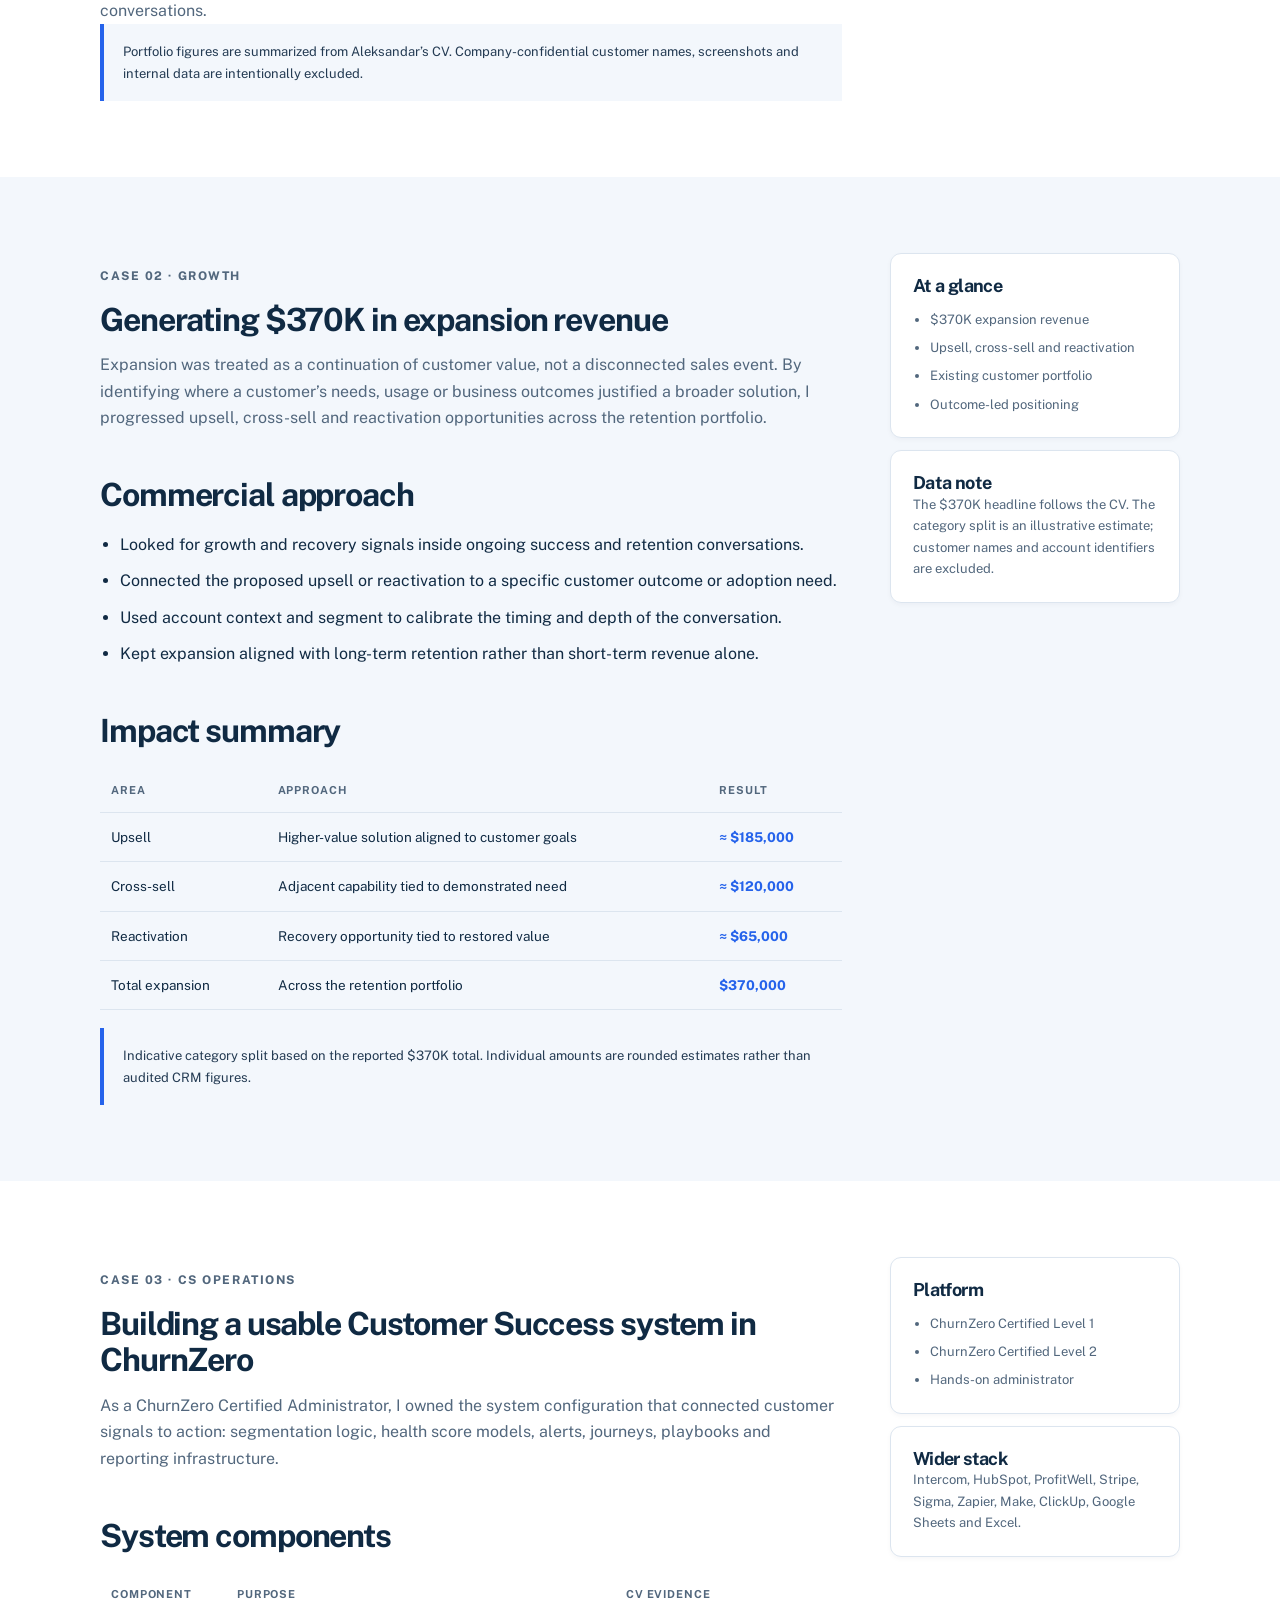
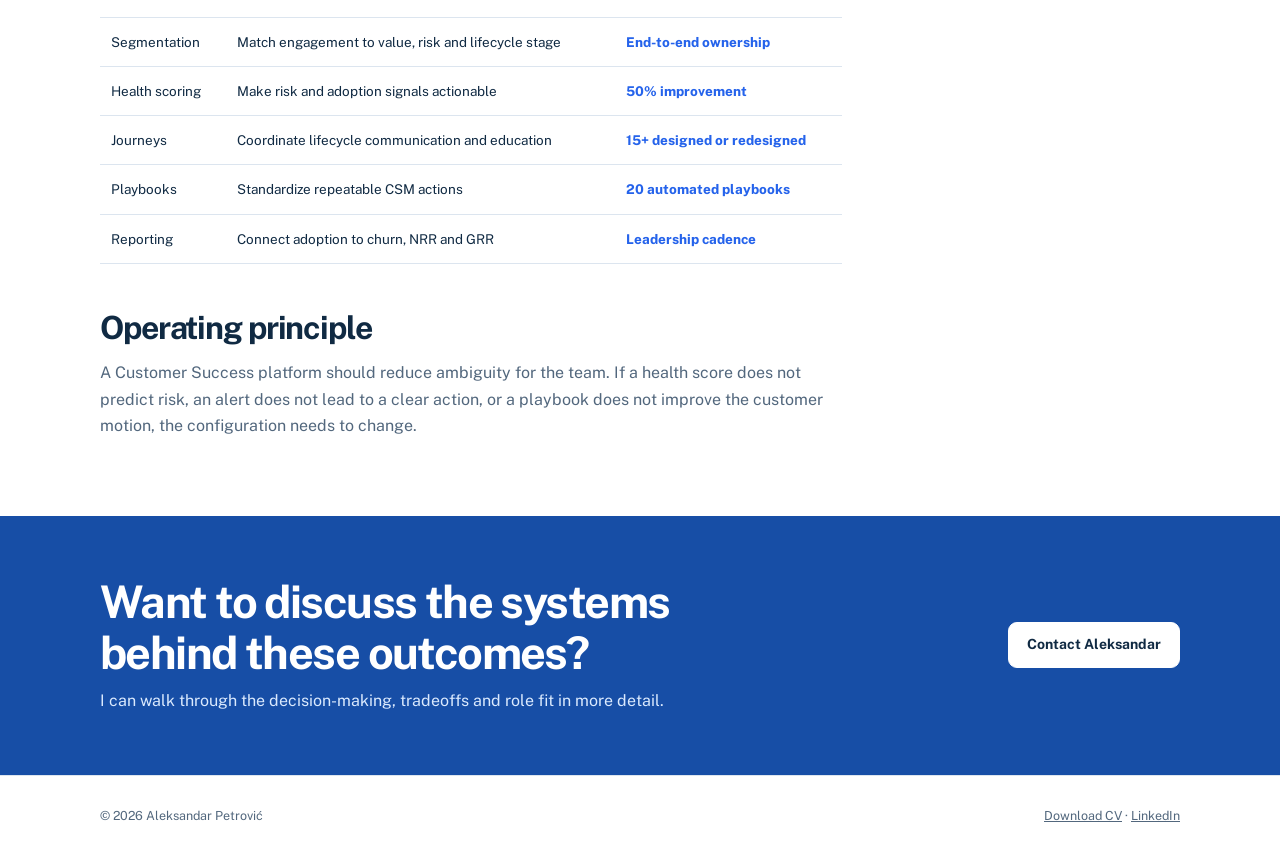
==== commit 68f25f62: "Add files via upload" ====
--- a/case-studies.html
+++ b/case-studies.html
@@ -108,17 +108,18 @@
             <table class="impact-table">
               <thead><tr><th scope="col">Area</th><th scope="col">Approach</th><th scope="col">Result</th></tr></thead>
               <tbody>
-                <tr><td>Upsell</td><td>Higher-value solution aligned to customer goals</td><td>Part of total</td></tr>
-                <tr><td>Cross-sell</td><td>Adjacent capability tied to demonstrated need</td><td>Part of total</td></tr>
-                <tr><td>Reactivation</td><td>Recovery opportunity tied to restored value</td><td>Part of total</td></tr>
+                <tr><td>Upsell</td><td>Higher-value solution aligned to customer goals</td><td>≈ $185,000</td></tr>
+                <tr><td>Cross-sell</td><td>Adjacent capability tied to demonstrated need</td><td>≈ $120,000</td></tr>
+                <tr><td>Reactivation</td><td>Recovery opportunity tied to restored value</td><td>≈ $65,000</td></tr>
                 <tr><td>Total expansion</td><td>Across the retention portfolio</td><td>$370,000</td></tr>
               </tbody>
             </table>
+            <div class="proof-note">Indicative category split based on the reported $370K total. Individual amounts are rounded estimates rather than audited CRM figures.</div>
           </article>
         </div>
         <aside class="case-sidebar" aria-label="Growth case summary">
           <div class="card"><h3>At a glance</h3><ul><li>$370K expansion revenue</li><li>Upsell, cross-sell and reactivation</li><li>Existing customer portfolio</li><li>Outcome-led positioning</li></ul></div>
-          <div class="card"><h3>Data note</h3><p>The headline result follows the CV. The supplied revenue log was reviewed as supporting operational context; customer names and account identifiers are excluded.</p></div>
+          <div class="card"><h3>Data note</h3><p>The $370K headline follows the CV. The category split is an illustrative estimate; customer names and account identifiers are excluded.</p></div>
         </aside>
       </div>
     </section>
--- a/styles.css
+++ b/styles.css
@@ -245,6 +245,7 @@
 .impact-table th, .impact-table td { padding: 13px 11px; border-bottom: 1px solid var(--line); text-align: left; vertical-align: top; font-size: 13.5px; }
 .impact-table th { color: var(--muted); font-size: 11px; text-transform: uppercase; letter-spacing: .08em; }
 .impact-table td:last-child { color: var(--teal); font-weight: 750; }
+.impact-table + .proof-note { margin-top: 18px; }
 
 /* Contact */
 .contact-grid { display: grid; grid-template-columns: 1.1fr .9fr; gap: 24px; }
